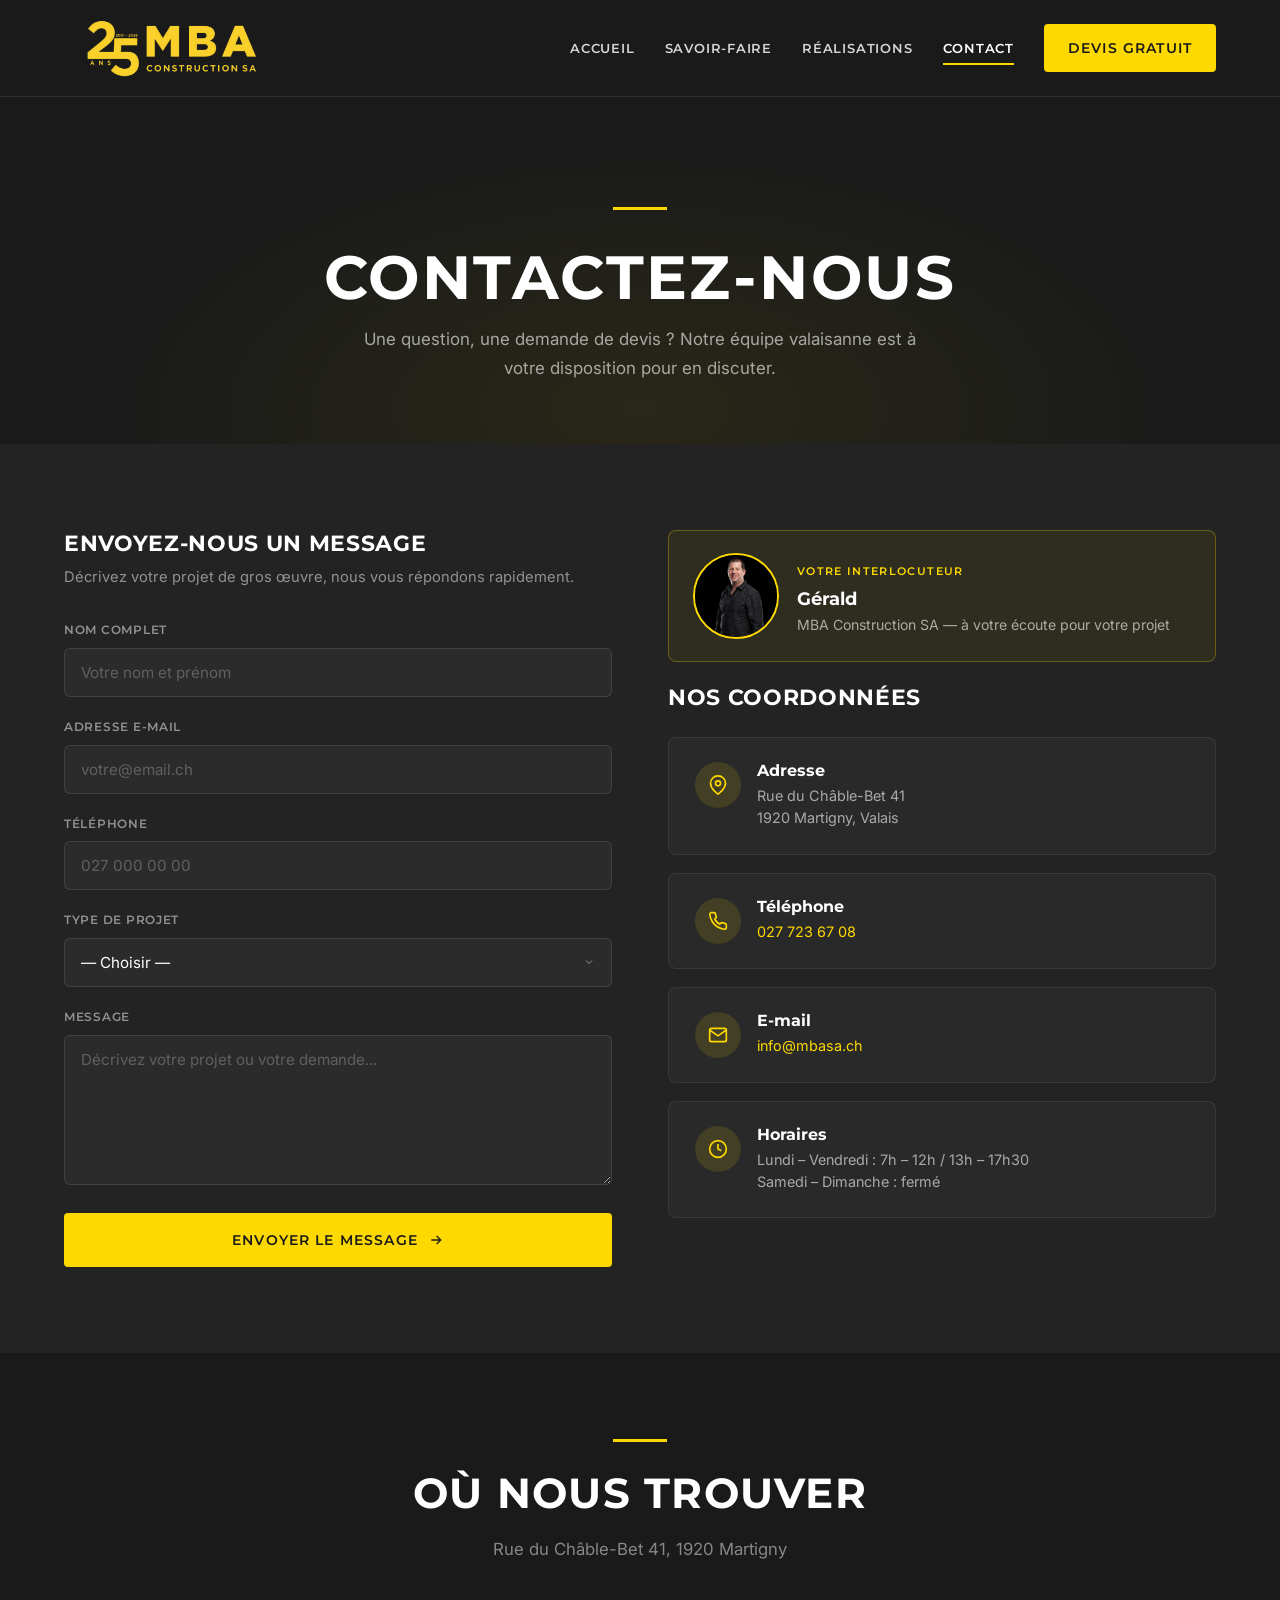
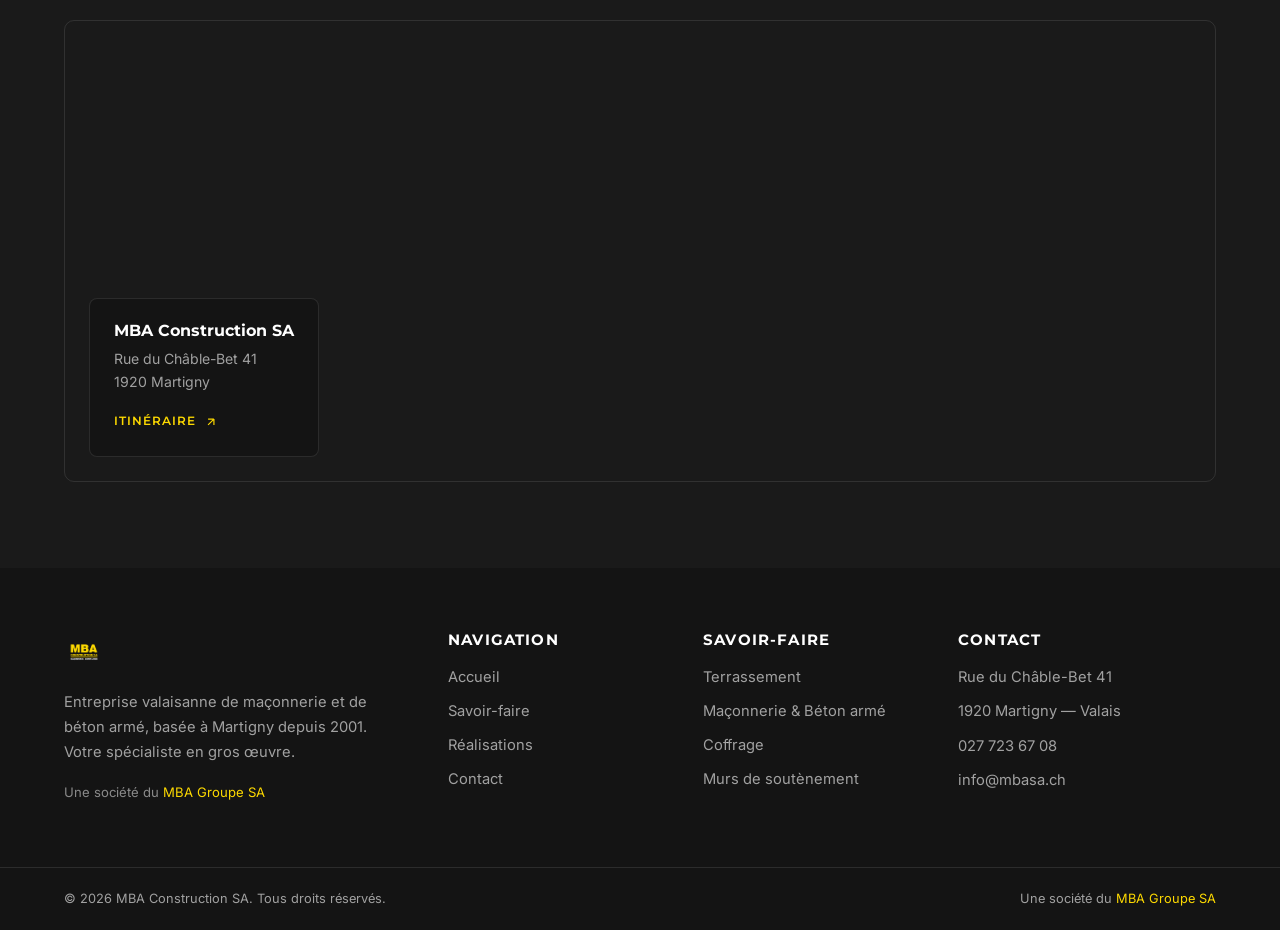
==== contact.html @ cda62c37 "Site MBA Construction SA — version initiale Site statique HTML/CSS/JS (Accueil, Savoir-faire, Réalis" ====
<!DOCTYPE html>
<html lang="fr">
<head>
  <meta charset="UTF-8">
  <meta name="viewport" content="width=device-width, initial-scale=1.0">
  <title>Contact — MBA Construction SA</title>
  <meta name="description" content="Contactez MBA Construction SA à Martigny pour vos projets de maçonnerie et de béton armé. Rue du Châble-Bet 41, 1920 Martigny — 027 723 67 08. Une société du MBA Groupe SA.">
  <link rel="icon" type="image/svg+xml" href="images/favicon.svg">
  <link rel="preconnect" href="https://fonts.googleapis.com">
  <link rel="preconnect" href="https://fonts.gstatic.com" crossorigin>
  <link href="https://fonts.googleapis.com/css2?family=Inter:wght@300;400;500;600&family=Montserrat:wght@500;600;700;800&display=swap" rel="stylesheet">
  <link rel="stylesheet" href="css/style.css">
  <style>
    /* —— Page contact (esprit MBA Groupe SA, ambiance béton) —— */
    .contact-hero { background: var(--black); text-align: center; position: relative; overflow: hidden;
      padding: clamp(70px,9vw,110px) 0 clamp(42px,5vw,62px); }
    .contact-hero::before { content: ''; position: absolute; inset: 0; pointer-events: none;
      background: radial-gradient(ellipse at 50% 90%, rgba(253,217,0,0.07) 0%, transparent 60%); }
    .contact-hero .container { position: relative; z-index: 1; }
    .contact-hero .accent-line { margin: 0 auto 1.4rem; }
    .contact-hero h1 { color: var(--white); }
    .contact-hero p { color: rgba(255,255,255,0.6); max-width: 560px; margin: 0.7rem auto 0; font-size: 1.06rem; }

    .contact-main { background: var(--concrete); padding: clamp(56px,7vw,86px) 0; }
    .contact-layout { display: grid; grid-template-columns: 1fr 1fr; gap: clamp(36px,5vw,56px); align-items: start; }

    .contact-form-section h2, .contact-info-section h2 { color: var(--white); font-size: 1.4rem; margin-bottom: 8px; }
    .contact-form-section .sub { color: rgba(255,255,255,0.5); font-size: 0.92rem; margin-bottom: 30px; }
    .contact-info-section h2 { margin-bottom: 26px; }

    .cform label { display: block; font-family: var(--font-heading); font-size: 0.76rem; font-weight: 600;
      text-transform: uppercase; letter-spacing: 0.06em; color: rgba(255,255,255,0.5); margin-bottom: 7px; }
    .cform input, .cform select, .cform textarea { width: 100%; padding: 14px 16px; margin-bottom: 20px;
      border: 1px solid rgba(255,255,255,0.1); border-radius: 6px; background: rgba(255,255,255,0.04);
      font-family: var(--font-body); font-size: 0.95rem; color: var(--white); transition: border-color .2s, background .2s; }
    .cform input::placeholder, .cform textarea::placeholder { color: rgba(255,255,255,0.25); }
    .cform input:focus, .cform select:focus, .cform textarea:focus { outline: none; border-color: var(--yellow); background: rgba(255,255,255,0.06); }
    .cform select { appearance: none; cursor: pointer;
      background-image: url("data:image/svg+xml,%3Csvg xmlns='http://www.w3.org/2000/svg' width='12' height='12' viewBox='0 0 24 24' fill='none' stroke='%23999' stroke-width='2'%3E%3Cpath d='M6 9l6 6 6-6'/%3E%3C/svg%3E");
      background-repeat: no-repeat; background-position: right 16px center; }
    .cform select option { background: #222; color: var(--white); }
    .cform textarea { min-height: 150px; resize: vertical; }
    .cform .btn { width: 100%; justify-content: center; padding: 16px; }
    .cform .btn[disabled] { opacity: 0.6; cursor: default; }
    .form-success { background: rgba(253,217,0,0.08); border: 1px solid rgba(253,217,0,0.32); border-radius: 8px; padding: 34px 30px; }
    .form-success h3 { color: var(--yellow); margin-bottom: 8px; }
    .form-success p { color: rgba(255,255,255,0.72); margin: 0; }

    .ci-person { display: flex; align-items: center; gap: 18px; padding: 22px 24px; margin-bottom: 22px;
      background: rgba(253,217,0,0.06); border: 1px solid rgba(253,217,0,0.28); border-radius: 8px; }
    .ci-person img { flex: none; width: 86px; height: 86px; border-radius: 50%; object-fit: cover; object-position: center 20%; border: 2px solid var(--yellow); }
    .ci-person__role { font-family: var(--font-heading); font-size: 0.7rem; font-weight: 600; text-transform: uppercase; letter-spacing: 0.12em; color: var(--yellow); }
    .ci-person h3 { color: var(--white); font-size: 1.15rem; margin: 5px 0 2px; }
    .ci-person p { color: rgba(255,255,255,0.6); font-size: 0.88rem; margin: 0; }

    .ci-card { display: flex; align-items: flex-start; gap: 16px; padding: 24px 26px; margin-bottom: 18px;
      background: rgba(255,255,255,0.03); border: 1px solid rgba(255,255,255,0.07); border-radius: 8px; transition: all var(--transition); }
    .ci-card:hover { border-color: rgba(253,217,0,0.45); background: rgba(255,255,255,0.05); }
    .ci-card__icon { flex: none; width: 46px; height: 46px; border-radius: 50%; background: rgba(253,217,0,0.12); display: grid; place-items: center; }
    .ci-card__icon svg { width: 20px; height: 20px; stroke: var(--yellow); }
    .ci-card h3 { font-size: 0.98rem; color: var(--white); margin-bottom: 4px; }
    .ci-card p { font-size: 0.9rem; color: rgba(255,255,255,0.6); line-height: 1.55; margin: 0; }
    .ci-card a { color: var(--yellow); }

    .contact-map-section { background: var(--black); padding: clamp(56px,7vw,86px) 0; }
    .contact-map-section .section-head { text-align: center; margin-left: auto; margin-right: auto; }
    .contact-map-section .accent-line { margin: 0 auto 1.2rem; }
    .contact-map-section h2 { color: var(--white); }
    .contact-map-wrap { position: relative; border-radius: 10px; overflow: hidden; border: 1px solid var(--concrete-line); }
    .contact-map-wrap iframe { display: block; width: 100%; height: 460px; border: 0; filter: grayscale(0.25) contrast(1.05); }
    .map-overlay-card { position: absolute; left: 24px; bottom: 24px; background: rgba(20,20,20,0.92);
      border: 1px solid var(--concrete-line); border-radius: 8px; padding: 22px 24px; max-width: 280px; backdrop-filter: blur(6px); }
    .map-overlay-card h3 { color: var(--white); font-size: 1rem; margin-bottom: 6px; }
    .map-overlay-card p { color: rgba(255,255,255,0.6); font-size: 0.88rem; margin: 0 0 12px; }
    .map-overlay-card a { display: inline-flex; align-items: center; gap: 8px; font-family: var(--font-heading);
      font-size: 0.76rem; font-weight: 600; text-transform: uppercase; letter-spacing: 0.08em; color: var(--yellow); }
    .map-overlay-card a svg { width: 14px; height: 14px; }

    @media (max-width: 820px) {
      .contact-layout { grid-template-columns: 1fr; gap: 40px; }
      .map-overlay-card { position: static; max-width: none; margin-top: -1px; border-radius: 0 0 10px 10px; }
    }
  </style>
</head>
<body>

  <header class="site-header">
    <div class="container">
      <a href="index.html" class="site-header__logo" aria-label="MBA Construction SA — Accueil"><img src="images/logo-25ans-mba.png" alt="MBA Construction SA"></a>
      <button class="menu-toggle" aria-label="Ouvrir le menu" aria-expanded="false"><span></span><span></span><span></span></button>
      <nav class="main-nav" aria-label="Navigation principale">
        <a href="index.html" class="nav-link">Accueil</a>
        <a href="savoir-faire.html" class="nav-link">Savoir-faire</a>
        <a href="realisations.html" class="nav-link">Réalisations</a>
        <a href="contact.html" class="nav-link active">Contact</a>
        <a href="contact.html" class="btn btn-primary nav-cta">Devis gratuit</a>
      </nav>
    </div>
  </header>

  <main>
    <!-- Hero -->
    <section class="contact-hero">
      <div class="container">
        <span class="accent-line"></span>
        <h1>Contactez-nous</h1>
        <p>Une question, une demande de devis ? Notre équipe valaisanne est à votre disposition pour en discuter.</p>
      </div>
    </section>

    <!-- Formulaire + coordonnées -->
    <section class="contact-main">
      <div class="container">
        <div class="contact-layout">

          <!-- Formulaire -->
          <div class="contact-form-section reveal">
            <h2>Envoyez-nous un message</h2>
            <p class="sub">Décrivez votre projet de gros œuvre, nous vous répondons rapidement.</p>
            <form class="cform" action="https://hook.eu2.make.com/gbvc86p2d815wjj6yxqdieecn2ij933k" method="POST">
              <input type="hidden" name="company" value="mba-construction">

              <label for="name">Nom complet</label>
              <input type="text" id="name" name="name" placeholder="Votre nom et prénom" required>

              <label for="email">Adresse e-mail</label>
              <input type="email" id="email" name="email" placeholder="votre@email.ch" required>

              <label for="phone">Téléphone</label>
              <input type="tel" id="phone" name="phone" placeholder="027 000 00 00">

              <label for="subject">Type de projet</label>
              <select id="subject" name="subject">
                <option value="">— Choisir —</option>
                <option value="Terrassement">Terrassement</option>
                <option value="Maçonnerie & Béton armé">Maçonnerie &amp; Béton armé</option>
                <option value="Coffrage">Coffrage</option>
                <option value="Murs de soutènement">Murs de soutènement</option>
                <option value="Autre">Autre</option>
              </select>

              <label for="message">Message</label>
              <textarea id="message" name="message" placeholder="Décrivez votre projet ou votre demande..." required></textarea>

              <button type="submit" class="btn btn-primary">Envoyer le message
                <svg viewBox="0 0 24 24" fill="none" stroke="currentColor" stroke-width="2"><path d="M5 12h14M13 6l6 6-6 6"/></svg></button>
            </form>
          </div>

          <!-- Coordonnées -->
          <div class="contact-info-section reveal">
            <div class="ci-person">
              <img src="images/gerald.jpg" alt="Gérald — MBA Construction SA">
              <div>
                <span class="ci-person__role">Votre interlocuteur</span>
                <h3>Gérald</h3>
                <p>MBA Construction SA — à votre écoute pour votre projet</p>
              </div>
            </div>
            <h2>Nos coordonnées</h2>

            <div class="ci-card">
              <div class="ci-card__icon"><svg viewBox="0 0 24 24" fill="none" stroke-width="2"><path d="M21 10c0 7-9 13-9 13s-9-6-9-13a9 9 0 0 1 18 0z"/><circle cx="12" cy="10" r="3"/></svg></div>
              <div><h3>Adresse</h3><p>Rue du Châble-Bet 41<br>1920 Martigny, Valais</p></div>
            </div>

            <div class="ci-card">
              <div class="ci-card__icon"><svg viewBox="0 0 24 24" fill="none" stroke-width="2"><path d="M22 16.92v3a2 2 0 01-2.18 2 19.79 19.79 0 01-8.63-3.07 19.5 19.5 0 01-6-6 19.79 19.79 0 01-3.07-8.67A2 2 0 014.11 2h3a2 2 0 012 1.72c.12.96.36 1.9.7 2.81a2 2 0 01-.45 2.11L8.09 9.91a16 16 0 006 6l1.27-1.27a2 2 0 012.11-.45c.91.34 1.85.58 2.81.7A2 2 0 0122 16.92z"/></svg></div>
              <div><h3>Téléphone</h3><p><a href="tel:+41277236708">027 723 67 08</a></p></div>
            </div>

            <div class="ci-card">
              <div class="ci-card__icon"><svg viewBox="0 0 24 24" fill="none" stroke-width="2"><path d="M4 4h16c1.1 0 2 .9 2 2v12c0 1.1-.9 2-2 2H4c-1.1 0-2-.9-2-2V6c0-1.1.9-2 2-2z"/><polyline points="22,6 12,13 2,6"/></svg></div>
              <div><h3>E-mail</h3><p><a href="mailto:info@mbasa.ch">info@mbasa.ch</a></p></div>
            </div>

            <div class="ci-card">
              <div class="ci-card__icon"><svg viewBox="0 0 24 24" fill="none" stroke-width="2"><circle cx="12" cy="12" r="10"/><polyline points="12 6 12 12 16 14"/></svg></div>
              <div><h3>Horaires</h3><p>Lundi – Vendredi : 7h – 12h / 13h – 17h30<br>Samedi – Dimanche : fermé</p></div>
            </div>
          </div>

        </div>
      </div>
    </section>

    <!-- Carte -->
    <section class="contact-map-section">
      <div class="container">
        <div class="section-head reveal">
          <span class="accent-line"></span>
          <h2>Où nous trouver</h2>
          <p class="section-head__sub">Rue du Châble-Bet 41, 1920 Martigny</p>
        </div>
        <div class="contact-map-wrap reveal">
          <iframe title="Carte — MBA Construction SA, Martigny"
            src="https://www.google.com/maps?q=Rue+du+Ch%C3%A2ble-Bet+41,+1920+Martigny&output=embed"
            loading="lazy" referrerpolicy="no-referrer-when-downgrade"></iframe>
          <div class="map-overlay-card">
            <h3>MBA Construction SA</h3>
            <p>Rue du Châble-Bet 41<br>1920 Martigny</p>
            <a href="https://maps.google.com/?q=Rue+du+Châble-Bet+41,+1920+Martigny" target="_blank" rel="noopener">
              Itinéraire <svg viewBox="0 0 24 24" fill="none" stroke="currentColor" stroke-width="2"><path d="M7 17L17 7M17 7H7M17 7v10"/></svg>
            </a>
          </div>
        </div>
      </div>
    </section>
  </main>

  <footer class="site-footer">
    <div class="container">
      <div class="footer-grid">
        <div class="footer-brand">
          <img src="images/logo-mba-construction.png" alt="MBA Construction SA">
          <p>Entreprise valaisanne de maçonnerie et de béton armé, basée à Martigny depuis 2001. Votre spécialiste en gros œuvre.</p>
          <p class="endorse">Une société du <a href="https://www.mba-groupe.ch/" target="_blank" rel="noopener">MBA Groupe SA</a></p>
        </div>
        <div><h4>Navigation</h4><ul>
          <li><a href="index.html">Accueil</a></li>
          <li><a href="savoir-faire.html">Savoir-faire</a></li>
          <li><a href="realisations.html">Réalisations</a></li>
          <li><a href="contact.html">Contact</a></li>
        </ul></div>
        <div><h4>Savoir-faire</h4><ul>
          <li><a href="savoir-faire.html#terrassement">Terrassement</a></li>
          <li><a href="savoir-faire.html#maconnerie">Maçonnerie & Béton armé</a></li>
          <li><a href="savoir-faire.html#coffrage">Coffrage</a></li>
          <li><a href="savoir-faire.html#soutenement">Murs de soutènement</a></li>
        </ul></div>
        <div><h4>Contact</h4><ul>
          <li>Rue du Châble-Bet 41</li>
          <li>1920 Martigny — Valais</li>
          <li style="margin-top:10px;"><a href="tel:+41277236708">027 723 67 08</a></li>
          <li><a href="mailto:info@mbasa.ch">info@mbasa.ch</a></li>
        </ul></div>
      </div>
    </div>
    <div class="footer-bottom">
      <div class="container">
        <span>&copy; <span id="year">2026</span> MBA Construction SA. Tous droits réservés.</span>
        <span>Une société du <a href="https://www.mba-groupe.ch/" target="_blank" rel="noopener" style="color:var(--yellow)">MBA Groupe SA</a></span>
      </div>
    </div>
  </footer>

  <script src="js/main.js"></script>
  <script>
  (function () {
    var form = document.querySelector('.cform');
    if (!form) return;
    var btn = form.querySelector('button[type="submit"]');
    form.addEventListener('submit', function (e) {
      e.preventDefault();
      var data = new FormData(form);
      var original = btn.innerHTML;
      btn.disabled = true;
      btn.textContent = 'Envoi en cours…';
      fetch(form.action, { method: 'POST', body: data, mode: 'no-cors' })
        .then(function () {
          form.innerHTML = '<div class="form-success"><h3>Merci !</h3><p>Votre demande a bien été envoyée. Notre équipe vous répondra dans les meilleurs délais.</p></div>';
        })
        .catch(function () {
          btn.disabled = false;
          btn.innerHTML = original;
          alert('Une erreur est survenue lors de l\'envoi. Merci de réessayer ou de nous appeler au 027 723 67 08.');
        });
    });
  })();
  </script>
</body>
</html>
---- css/style.css ----
/* =================================================================
   MBA CONSTRUCTION SA — Site web
   Base de marque réutilisable pour les sociétés du MBA Groupe SA.

   SIGNATURE DU GROUPE (constante, non négociable) — tokens repris du
   site groupe : Montserrat (titres) + Inter (corps), jaune #FDD900,
   noir #1a1a1a, gris, ors, boutons anguleux, trait d'accent jaune,
   bandeau chiffres jaune, endossement « Une société du MBA Groupe SA ».

   PERSONNALITÉ CONSTRUCTION (différenciation autorisée) :
   dominante sombre « béton » + jaune. Le jaune et les polices du
   groupe restent toujours présents.
   ================================================================= */

/* ---------- Reset ---------- */
*, *::before, *::after { margin: 0; padding: 0; box-sizing: border-box; }

:root {
  /* —— Signature groupe (source de vérité, ne pas modifier) —— */
  --yellow:      #FDD900;
  --black:       #1a1a1a;
  --gray-dark:   #606060;
  --gray-metal:  #87878A;
  --gray-light:  #F5F5F5;
  --white:       #FFFFFF;
  --gold-dark:   #9B7B18;
  --gold-mid:    #B68B3C;
  --gold-light:  #F2DD83;
  --font-heading: 'Montserrat', sans-serif;
  --font-body:    'Inter', 'Open Sans', sans-serif;
  --max-width: 1200px;
  --transition: 0.3s ease;

  /* —— Ambiance propre à Construction (« béton ») —— */
  --concrete:    #232323;   /* gris béton foncé */
  --concrete-2:  #2c2c2c;
  --concrete-line: rgba(255,255,255,0.10);
}

html { scroll-behavior: smooth; font-size: 16px; -webkit-font-smoothing: antialiased; }
body {
  font-family: var(--font-body);
  color: var(--gray-dark);
  line-height: 1.7;
  background: var(--white);
  overflow-x: hidden;
}
img { max-width: 100%; height: auto; display: block; }
a { color: inherit; text-decoration: none; transition: color var(--transition); }
ul { list-style: none; }

/* ---------- Typographie ---------- */
h1, h2, h3, h4, h5, h6 { font-family: var(--font-heading); color: var(--black); line-height: 1.2; font-weight: 700; }
h1 { font-size: clamp(2.2rem, 5vw, 3.8rem); text-transform: uppercase; letter-spacing: 0.04em; }
h2 { font-size: clamp(1.6rem, 3.5vw, 2.6rem); text-transform: uppercase; letter-spacing: 0.03em; margin-bottom: 1rem; }
h3 { font-size: clamp(1.2rem, 2vw, 1.5rem); margin-bottom: 0.75rem; }
p  { margin-bottom: 1rem; }

/* ---------- Utilitaires ---------- */
.container { width: 90%; max-width: var(--max-width); margin: 0 auto; }
.section { padding: clamp(64px, 9vw, 100px) 0; }
.section--gray { background: var(--gray-light); }
.section--dark { background: var(--black); color: rgba(255,255,255,0.78); }
.section--concrete { background: var(--concrete); color: rgba(255,255,255,0.78); }
.section--dark h1, .section--dark h2, .section--dark h3,
.section--concrete h1, .section--concrete h2, .section--concrete h3 { color: var(--white); }
.sr-only { position: absolute; width: 1px; height: 1px; padding: 0; margin: -1px; overflow: hidden; clip: rect(0,0,0,0); border: 0; }

/* Trait d'accent jaune (signature groupe) */
.accent-line { display: inline-block; width: 54px; height: 3px; background: var(--yellow); margin-bottom: 1.4rem; }

.section-head { margin-bottom: clamp(36px, 5vw, 56px); max-width: 760px; }
.section-head--center { margin-left: auto; margin-right: auto; text-align: center; }
.section-head__sub { font-size: 1.05rem; color: var(--gray-metal); margin-top: 0.4rem; }
.section--dark .section-head__sub, .section--concrete .section-head__sub { color: rgba(255,255,255,0.6); }

/* ---------- Boutons (signature groupe) ---------- */
.btn {
  display: inline-flex; align-items: center; gap: 10px;
  padding: 14px 34px; font-family: var(--font-heading); font-size: 0.9rem; font-weight: 600;
  text-transform: uppercase; letter-spacing: 0.08em; border: 2px solid transparent;
  border-radius: 4px; cursor: pointer; transition: all var(--transition);
}
.btn svg { width: 16px; height: 16px; transition: transform var(--transition); }
.btn:hover svg { transform: translateX(4px); }
.btn-primary { background: var(--yellow); color: var(--black); border-color: var(--yellow); }
.btn-primary:hover { background: var(--gold-mid); border-color: var(--gold-mid); color: var(--white); transform: translateY(-2px); box-shadow: 0 6px 20px rgba(182,139,60,0.32); }
.btn-outline { background: transparent; color: var(--white); border-color: rgba(255,255,255,0.55); }
.btn-outline:hover { background: var(--white); color: var(--black); border-color: var(--white); transform: translateY(-2px); }
.btn-dark { background: var(--black); color: var(--white); border-color: var(--black); }
.btn-dark:hover { background: var(--gold-mid); border-color: var(--gold-mid); transform: translateY(-2px); }

/* ---------- Header (ambiance béton : sombre) ---------- */
.site-header { position: sticky; top: 0; z-index: 1002; background: var(--black); border-bottom: 1px solid var(--concrete-line); transition: box-shadow var(--transition); }
.site-header.is-scrolled { box-shadow: 0 8px 30px rgba(0,0,0,0.4); }
.site-header .container { display: flex; align-items: center; justify-content: space-between; height: 96px; }
/* Logo « 25 ans » : on masque ses marges transparentes pour l'afficher en grand */
.site-header__logo { display: inline-flex; align-items: center; height: 72px; overflow: hidden; background: none; padding: 0; }
.site-header__logo img { height: 216px; width: auto; margin: -72px 0; background: none; }
.main-nav { display: flex; align-items: center; gap: 30px; }
.nav-link { font-family: var(--font-heading); font-size: 0.82rem; font-weight: 600; text-transform: uppercase; letter-spacing: 0.06em; color: rgba(255,255,255,0.82); position: relative; padding: 6px 0; }
.nav-link:hover, .nav-link.active { color: var(--white); }
.nav-link::after { content: ''; position: absolute; left: 0; bottom: 0; width: 0; height: 2px; background: var(--yellow); transition: width var(--transition); }
.nav-link:hover::after, .nav-link.active::after { width: 100%; }
.nav-cta { padding: 10px 22px; }
.menu-toggle { display: none; flex-direction: column; gap: 5px; background: none; border: 0; cursor: pointer; padding: 8px; z-index: 1001; }
.menu-toggle span { width: 26px; height: 2px; background: var(--white); transition: var(--transition); }

/* ---------- Hero plein cadre ---------- */
.hero { position: relative; min-height: 88vh; display: flex; align-items: center; background: var(--black); overflow: hidden; }
.hero__media { position: absolute; inset: 0; }
.hero__media img { width: 100%; height: 100%; object-fit: cover; }
.hero__media::after { content: ''; position: absolute; inset: 0;
  background: linear-gradient(90deg, rgba(15,15,15,0.92) 0%, rgba(15,15,15,0.72) 42%, rgba(15,15,15,0.32) 100%); }
.hero__inner { position: relative; z-index: 2; padding: 120px 0; }
.hero__tagline { font-family: var(--font-body); font-size: 0.78rem; font-weight: 600; text-transform: uppercase; letter-spacing: 0.22em; color: var(--yellow); margin-bottom: 1.2rem; }
.hero h1 { color: var(--white); max-width: 16ch; margin-bottom: 1.4rem; }
.hero h1 .hl { color: var(--yellow); }
.hero__desc { font-size: 1.12rem; color: rgba(255,255,255,0.82); max-width: 52ch; margin-bottom: 2.2rem; }
.hero__cta { display: flex; gap: 14px; flex-wrap: wrap; }
.hero__scroll { position: absolute; bottom: 26px; left: 50%; transform: translateX(-50%); z-index: 2; color: rgba(255,255,255,0.5); font-family: var(--font-heading); font-size: 0.68rem; text-transform: uppercase; letter-spacing: 0.2em; display: flex; flex-direction: column; align-items: center; gap: 8px; }
.hero__scroll span { width: 1px; height: 34px; background: rgba(255,255,255,0.4); }

/* Hero secondaire (pages internes) */
.page-hero { background: var(--black); color: var(--white); position: relative; padding: clamp(80px,11vw,130px) 0 clamp(50px,7vw,80px); overflow: hidden; }
.page-hero__media { position: absolute; inset: 0; opacity: 0.28; }
.page-hero__media img { width: 100%; height: 100%; object-fit: cover; }
.page-hero .container { position: relative; z-index: 2; }
.page-hero h1 { color: var(--white); }
.page-hero p { color: rgba(255,255,255,0.7); max-width: 56ch; font-size: 1.08rem; margin-top: 0.6rem; }

/* ---------- Bandeau chiffres-clés (signature groupe — fond jaune) ---------- */
.stats-band { background: var(--yellow); }
.stats-band__grid { display: grid; grid-template-columns: repeat(4, 1fr); }
.stats-band__item { padding: clamp(34px,5vw,52px) 22px; text-align: center; position: relative; }
.stats-band__item + .stats-band__item::before { content: ''; position: absolute; left: 0; top: 26%; bottom: 26%; width: 1px; background: rgba(0,0,0,0.16); }
.stats-band__num { font-family: var(--font-heading); font-weight: 800; font-size: clamp(2.1rem, 4.4vw, 3.2rem); color: var(--black); line-height: 1; }
.stats-band__label { font-size: 0.82rem; font-weight: 500; text-transform: uppercase; letter-spacing: 0.05em; color: rgba(0,0,0,0.62); margin-top: 8px; }

/* ---------- Intro / À propos ---------- */
.split { display: grid; grid-template-columns: 1fr 1fr; gap: clamp(36px, 6vw, 72px); align-items: center; }
.split__media { position: relative; }
.split__media img { width: 100%; aspect-ratio: 4/3; object-fit: cover; border-radius: 4px; }
.split__media::after { content: ''; position: absolute; right: -14px; bottom: -14px; width: 96px; height: 96px; border-right: 4px solid var(--yellow); border-bottom: 4px solid var(--yellow); }
.split__text p { color: rgba(255,255,255,0.74); font-size: 1.05rem; }
.section:not(.section--dark):not(.section--concrete) .split__text p { color: var(--gray-dark); }
.pill-values { display: flex; flex-wrap: wrap; gap: 12px; margin-top: 26px; }
.pill-values li { font-family: var(--font-heading); font-size: 0.8rem; font-weight: 600; text-transform: uppercase; letter-spacing: 0.05em; padding: 9px 16px; border: 1px solid var(--concrete-line); border-radius: 40px; color: var(--white); }
.pill-values li b { color: var(--yellow); }

/* ---------- Savoir-faire (cartes béton) ---------- */
.cards { display: grid; grid-template-columns: repeat(auto-fit, minmax(280px,1fr)); gap: 22px; }
.card {
  background: var(--concrete-2); border: 1px solid var(--concrete-line); border-radius: 6px;
  padding: 36px 30px; position: relative; overflow: hidden; transition: transform var(--transition), border-color var(--transition);
  display: flex; flex-direction: column;
}
.card::before { content: ''; position: absolute; top: 0; left: 0; right: 0; height: 3px; background: var(--yellow); transform: scaleX(0); transform-origin: left; transition: transform var(--transition); }
.card:hover { transform: translateY(-5px); border-color: rgba(253,217,0,0.35); }
.card:hover::before { transform: scaleX(1); }
.card__icon { width: 52px; height: 52px; border-radius: 6px; background: rgba(253,217,0,0.12); display: grid; place-items: center; margin-bottom: 22px; }
.card__icon svg { width: 26px; height: 26px; stroke: var(--yellow); }
.card h3 { color: var(--white); text-transform: uppercase; letter-spacing: 0.02em; font-size: 1.1rem; }
.card p { color: rgba(255,255,255,0.6); font-size: 0.95rem; flex: 1; }
.card__link { margin-top: 16px; font-family: var(--font-heading); font-size: 0.78rem; font-weight: 600; text-transform: uppercase; letter-spacing: 0.08em; color: var(--yellow); display: inline-flex; align-items: center; gap: 8px; }
.card__link svg { width: 15px; height: 15px; transition: transform var(--transition); }
.card:hover .card__link svg { transform: translateX(4px); }

/* ---------- Savoir-faire détaillé (rangées alternées) ---------- */
.feature { padding: clamp(56px,8vw,96px) 0; border-bottom: 1px solid rgba(0,0,0,0.08); }
.feature:nth-child(even) { background: var(--gray-light); }
.feature .split__text p { color: var(--gray-dark); }
.feature:nth-child(even) .split__media { order: -1; }
.feature__num { font-family: var(--font-heading); font-weight: 800; font-size: 2.6rem; color: var(--gold-mid); line-height: 1; }
.ticks { margin-top: 22px; }
.ticks li { display: flex; gap: 12px; align-items: flex-start; margin-bottom: 11px; font-size: 0.98rem; color: var(--gray-dark); }
.ticks li::before { content: ''; flex: none; width: 18px; height: 18px; margin-top: 4px; background: var(--yellow); clip-path: polygon(43% 73%,12% 45%,0 57%,43% 97%,100% 17%,87% 6%); }

/* ---------- Galerie réalisations ---------- */
.gallery { display: grid; grid-template-columns: repeat(12, 1fr); gap: 24px; }
.gallery figure { position: relative; overflow: hidden; border-radius: 4px; margin: 0; }
.gallery img { width: 100%; height: 100%; object-fit: cover; transition: transform 0.7s var(--transition); }
.gallery figure:hover img { transform: scale(1.06); }
.gallery figcaption { position: absolute; left: 0; right: 0; bottom: 0; padding: 20px 16px 14px; color: var(--white);
  font-family: var(--font-heading); font-weight: 600; text-transform: uppercase; letter-spacing: 0.04em; font-size: 0.88rem;
  background: linear-gradient(to top, rgba(0,0,0,0.82), transparent); }
.gallery figcaption b { display: block; color: var(--yellow); font-size: 0.66rem; letter-spacing: 0.16em; margin-bottom: 4px; }
.g-a { grid-column: span 7; aspect-ratio: 16/11; }
.g-b { grid-column: span 5; aspect-ratio: 4/3; }
.g-c { grid-column: span 4; aspect-ratio: 1/1; }
.g-w { grid-column: span 12; aspect-ratio: 24/7; }

/* Galerie uniforme (page Réalisations) : vignettes de même format, sans trous */
.gallery--grid { grid-template-columns: repeat(3, 1fr); }
.gallery--grid figure { grid-column: span 1 !important; aspect-ratio: 4/3 !important; }

/* Mosaïque d'accueil : tuile-bouton intégrée dans l'espace libre (sous « Fondations ») */
.gallery--home { grid-auto-rows: clamp(155px, 18.5vw, 215px); }
.gallery--home figure { aspect-ratio: auto; }
.gallery--home .g-a { grid-column: span 7; grid-row: span 2; }
.gallery--home .g-b { grid-column: span 5; }
.gallery--home .gallery-cta { grid-column: span 5; }
.gallery--home .g-c { grid-column: span 4; }
.gallery-cta {
  display: flex; flex-direction: column; justify-content: center; gap: 12px;
  background: var(--yellow); color: var(--black); border-radius: 4px; padding: 30px 34px;
  transition: background var(--transition), transform var(--transition), box-shadow var(--transition);
}
.gallery-cta:hover { background: var(--gold-mid); color: var(--white); transform: translateY(-4px); box-shadow: 0 14px 34px rgba(182,139,60,0.3); }
.gallery-cta__k { font-family: var(--font-heading); font-size: 0.72rem; font-weight: 700; text-transform: uppercase; letter-spacing: 0.16em; opacity: 0.7; }
.gallery-cta h3 { color: inherit; margin: 0; font-size: clamp(1.2rem, 1.7vw, 1.6rem); text-transform: uppercase; letter-spacing: 0.02em; }
.gallery-cta__more { display: inline-flex; align-items: center; gap: 10px; font-family: var(--font-heading); font-size: 0.8rem; font-weight: 600; text-transform: uppercase; letter-spacing: 0.08em; }
.gallery-cta__more svg { width: 18px; height: 18px; transition: transform var(--transition); }
.gallery-cta:hover .gallery-cta__more svg { transform: translateX(5px); }

/* ---------- Endossement « Le Groupe MBA » (sociétés sœurs) ---------- */
.group { background: var(--black); color: var(--white); }
.group h2 { color: var(--white); }
.group__list { display: grid; grid-template-columns: repeat(4, 1fr); gap: 20px; align-items: stretch; }
.group__item { display: flex; flex-direction: column; background: var(--white); border: 1px solid #ececec; border-radius: 8px; padding: 26px 24px; position: relative; overflow: hidden; transition: transform var(--transition), box-shadow var(--transition); height: 100%; }
.group__item::before { content: ''; position: absolute; top: 0; left: 0; right: 0; height: 3px; background: var(--yellow); transform: scaleX(0); transform-origin: left; transition: transform var(--transition); }
.group__item:hover { transform: translateY(-5px); box-shadow: 0 16px 40px rgba(0,0,0,0.22); }
.group__item:hover::before { transform: scaleX(1); }
.group__item h3 { font-size: 1.02rem; color: var(--black); margin: 0 0 6px; }
.group__item > span { font-size: 0.86rem; color: var(--gray-metal); line-height: 1.5; }
.group__item .arr { margin-top: auto; padding-top: 16px; font-family: var(--font-heading); font-weight: 600; font-size: 0.74rem; text-transform: uppercase; letter-spacing: 0.1em; color: var(--gold-mid); }

/* Logos des sociétés (transparents, sans fond) — zone de hauteur fixe pour aligner */
.glogo { height: 50px; width: auto; max-width: 100%; object-fit: contain; object-position: left center; align-self: flex-start; margin-bottom: 18px; }

/* Carte du groupe mise en avant : pleine largeur, horizontale */
.group__item--main { grid-column: 1 / -1; flex-direction: row; align-items: center; gap: 28px; padding: 26px 32px; }
.group__item--main .glogo { height: 50px; max-width: 240px; margin: 0; flex: none; align-self: center; }
.group__item--main .gmain-text { flex: 1; display: flex; flex-direction: column; gap: 3px; }
.group__item--main .gmain-text h3 { font-size: 1.35rem; margin: 0; }
.group__item--main .gmain-text span { font-size: 0.92rem; color: var(--gray-metal); }
.group__item--main .arr { margin: 0; padding: 0; white-space: nowrap; }

@media (max-width: 900px) { .group__list { grid-template-columns: repeat(2, 1fr); } }
@media (max-width: 560px) {
  .group__list { grid-template-columns: 1fr; }
  .group__item--main { flex-direction: column; align-items: flex-start; gap: 16px; }
  .group__item--main .glogo { align-self: flex-start; }
  .group__item--main .arr { margin-top: 4px; }
}

/* ---------- CTA ---------- */
.cta { background: var(--yellow); }
.cta .container { display: flex; align-items: center; justify-content: space-between; gap: 36px; flex-wrap: wrap; padding: clamp(48px,6vw,72px) 0; }
.cta h2 { color: var(--black); margin: 0; }
.cta p { color: rgba(0,0,0,0.7); margin: 8px 0 0; max-width: 44ch; }

/* ---------- Contact ---------- */
.info-grid { display: grid; grid-template-columns: repeat(4,1fr); border: 1px solid rgba(0,0,0,0.1); }
.info-grid__item { padding: 28px 24px; border-right: 1px solid rgba(0,0,0,0.1); }
.info-grid__item:last-child { border-right: 0; }
.info-grid__item h3 { font-size: 0.92rem; letter-spacing: 0.06em; margin-bottom: 10px; }
.info-grid__item p, .info-grid__item a { color: var(--gray-dark); font-size: 0.96rem; display: block; }
.info-grid__item a:hover { color: var(--gold-mid); }
.contact-grid { display: grid; grid-template-columns: 1fr 1fr; gap: clamp(32px,5vw,60px); align-items: stretch; }
.contact-grid__media img { width: 100%; height: 100%; object-fit: cover; min-height: 420px; border-radius: 4px; }
.form label { display: block; font-family: var(--font-heading); font-weight: 600; text-transform: uppercase; letter-spacing: 0.06em; font-size: 0.76rem; color: var(--black); margin: 16px 0 7px; }
.form input, .form textarea { width: 100%; padding: 13px 15px; border: 1px solid #d8d8d8; border-radius: 4px; font-family: var(--font-body); font-size: 1rem; color: var(--black); background: var(--white); }
.form input:focus, .form textarea:focus { outline: none; border-color: var(--yellow); box-shadow: 0 0 0 3px rgba(253,217,0,0.25); }
.form textarea { min-height: 140px; resize: vertical; }
.form .btn { margin-top: 22px; }

/* ---------- Footer ---------- */
.site-footer { background: #141414; color: rgba(255,255,255,0.6); padding-top: 64px; }
.footer-grid { display: grid; grid-template-columns: 1.6fr 1fr 1fr 1.2fr; gap: 40px; padding-bottom: 48px; }
.footer-brand img { height: 40px; margin-bottom: 18px; }
.footer-brand p { font-size: 0.92rem; max-width: 34ch; }
.footer-brand .endorse { margin-top: 14px; font-size: 0.82rem; color: rgba(255,255,255,0.5); }
.footer-brand .endorse a { color: var(--yellow); }
.site-footer h4 { color: var(--white); font-size: 0.92rem; letter-spacing: 0.08em; text-transform: uppercase; margin-bottom: 16px; }
.site-footer ul li { margin-bottom: 9px; font-size: 0.92rem; }
.site-footer ul a:hover { color: var(--yellow); }
.footer-bottom { border-top: 1px solid var(--concrete-line); padding: 20px 0; font-size: 0.8rem; }
.footer-bottom .container { display: flex; justify-content: space-between; flex-wrap: wrap; gap: 10px; }

/* ---------- Reveal ---------- */
.reveal { opacity: 0; transform: translateY(26px); transition: opacity 0.7s var(--transition), transform 0.7s var(--transition); }
.reveal.in { opacity: 1; transform: none; }

/* ---------- Responsive ---------- */
@media (max-width: 960px) {
  .footer-grid { grid-template-columns: 1fr 1fr; }
  .split { grid-template-columns: 1fr; }
  .feature:nth-child(even) .split__media { order: 0; }
  .contact-grid { grid-template-columns: 1fr; }
}
/* Navigation : menu hamburger dès l'iPad (≤1024) pour éviter tout débordement */
@media (max-width: 1024px) {
  .menu-toggle { display: flex; }
  .main-nav { position: fixed; inset: 0 0 0 auto; width: min(82vw, 320px); background: var(--black); flex-direction: column; align-items: flex-start; justify-content: center; gap: 26px; padding: 40px; transform: translateX(100%); transition: transform var(--transition); border-left: 1px solid var(--concrete-line); z-index: 1001; overflow-y: auto; }
  .main-nav.open { transform: none; }
  .nav-link { font-size: 1.05rem; }
}
@media (max-width: 820px) {
  .stats-band__grid { grid-template-columns: repeat(2,1fr); }
  .stats-band__item:nth-child(3)::before, .stats-band__item:nth-child(2)::before { content: none; }
  .gallery > figure { grid-column: span 12 !important; aspect-ratio: 16/10 !important; }
  .gallery--home { grid-auto-rows: auto; }
  .gallery--home .g-a, .gallery--home .g-b, .gallery--home .g-c { grid-column: span 12 !important; grid-row: auto !important; aspect-ratio: 16/10 !important; }
  .gallery--home .gallery-cta { grid-column: span 12 !important; grid-row: auto !important; padding: 30px; }
  .gallery--grid { grid-template-columns: repeat(2, 1fr); }
  .gallery--grid figure { grid-column: span 1 !important; aspect-ratio: 4/3 !important; }
  .info-grid { grid-template-columns: 1fr 1fr; }
  .info-grid__item:nth-child(2) { border-right: 0; }
  .info-grid__item { border-bottom: 1px solid rgba(0,0,0,0.1); }
}
@media (max-width: 480px) {
  .stats-band__grid { grid-template-columns: 1fr; }
  .stats-band__item + .stats-band__item::before { content: none; }
  .footer-grid { grid-template-columns: 1fr; }
  .info-grid { grid-template-columns: 1fr; }
}

/* ---------- Lightbox (visionneuse galerie) ---------- */
.gallery figure { cursor: zoom-in; }
.lightbox { position: fixed; inset: 0; z-index: 2000; display: none; align-items: center; justify-content: center; background: rgba(8,8,8,0.94); padding: 40px; }
.lightbox.open { display: flex; }
.lightbox__stage { margin: 0; display: flex; flex-direction: column; align-items: center; max-width: 92vw; }
.lightbox__img { max-width: 90vw; max-height: 80vh; width: auto; height: auto; object-fit: contain; border: 3px solid var(--yellow); border-radius: 2px; box-shadow: 0 30px 80px rgba(0,0,0,0.6); }
.lightbox__cap { margin-top: 16px; color: var(--white); font-family: var(--font-heading); font-weight: 600; text-transform: uppercase; letter-spacing: 0.04em; font-size: 0.92rem; text-align: center; }
.lightbox__cap b { display: block; color: var(--yellow); font-size: 0.68rem; letter-spacing: 0.16em; margin-bottom: 5px; }
.lightbox__close { position: absolute; top: 22px; right: 26px; width: 46px; height: 46px; border-radius: 50%; background: rgba(255,255,255,0.08); border: 1px solid rgba(255,255,255,0.22); color: var(--white); font-size: 1.7rem; line-height: 1; cursor: pointer; transition: all var(--transition); }
.lightbox__close:hover { background: var(--yellow); color: var(--black); border-color: var(--yellow); }
.lightbox__nav { position: absolute; top: 50%; transform: translateY(-50%); width: 54px; height: 54px; border-radius: 50%; background: rgba(255,255,255,0.08); border: 1px solid rgba(255,255,255,0.22); color: var(--white); cursor: pointer; display: grid; place-items: center; transition: all var(--transition); }
.lightbox__nav svg { width: 24px; height: 24px; }
.lightbox__nav:hover { background: var(--yellow); color: var(--black); border-color: var(--yellow); }
.lightbox__prev { left: 26px; }
.lightbox__next { right: 26px; }
.lightbox__count { position: absolute; bottom: 24px; left: 50%; transform: translateX(-50%); color: rgba(255,255,255,0.6); font-family: var(--font-heading); font-size: 0.8rem; letter-spacing: 0.1em; }
@media (max-width: 600px) {
  /* Logo header réduit (il est carré 6250×6250, affiché via fenêtre) */
  .site-header .container { height: 76px; }
  .site-header__logo { height: 52px; }
  .site-header__logo img { height: 156px; margin: -52px 0; }
  .hero { display: block; min-height: auto; }
  .hero__inner { width: 88%; max-width: 460px; margin: 0 auto; padding: 96px 0 76px; }
  h1 { font-size: clamp(1.7rem, 7vw, 2.3rem); }
  .hero h1 { max-width: 100%; }
  .hero__tagline { font-size: 0.66rem; letter-spacing: 0.1em; white-space: normal; }
  .hero__desc { font-size: 1rem; max-width: 100%; }
  .hero__scroll { display: none; }
  .lightbox { padding: 16px; }
  .lightbox__nav { width: 44px; height: 44px; }
  .lightbox__prev { left: 8px; }
  .lightbox__next { right: 8px; }
  .lightbox__img { max-height: 72vh; }
}
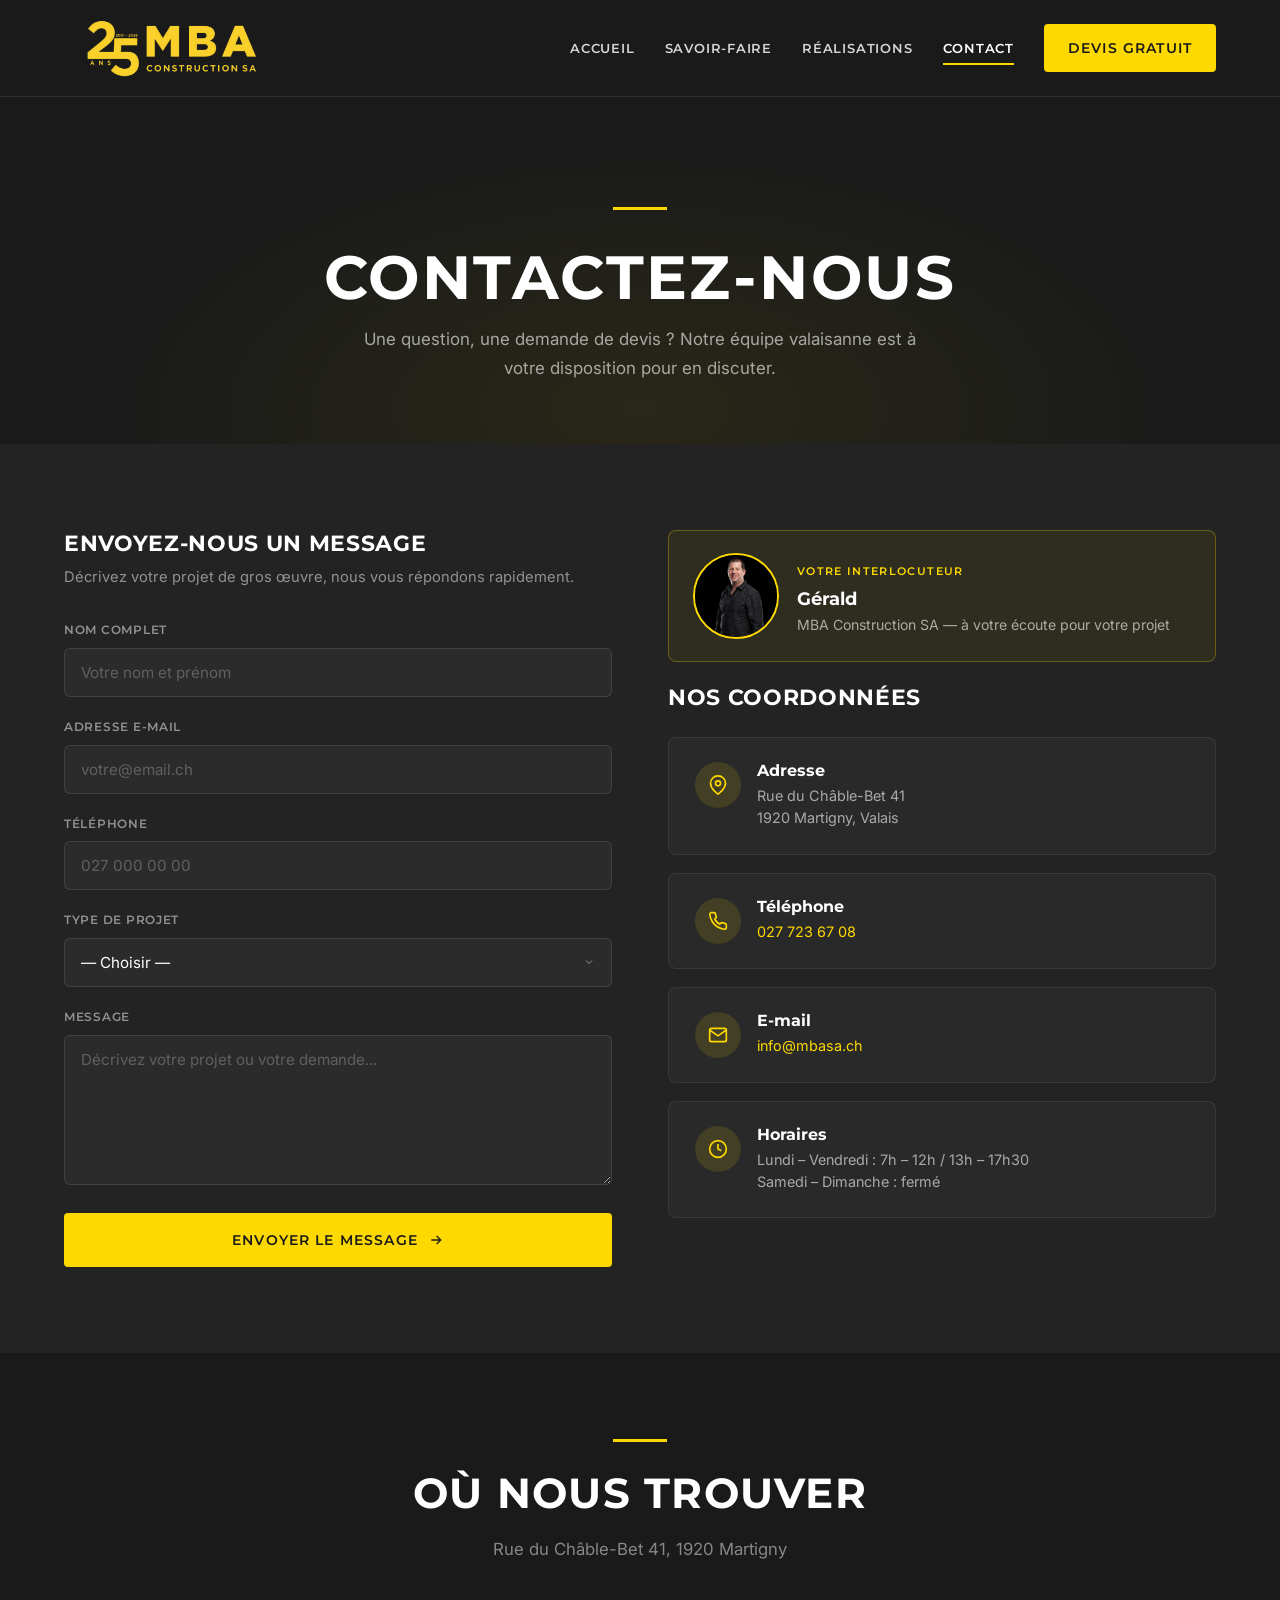
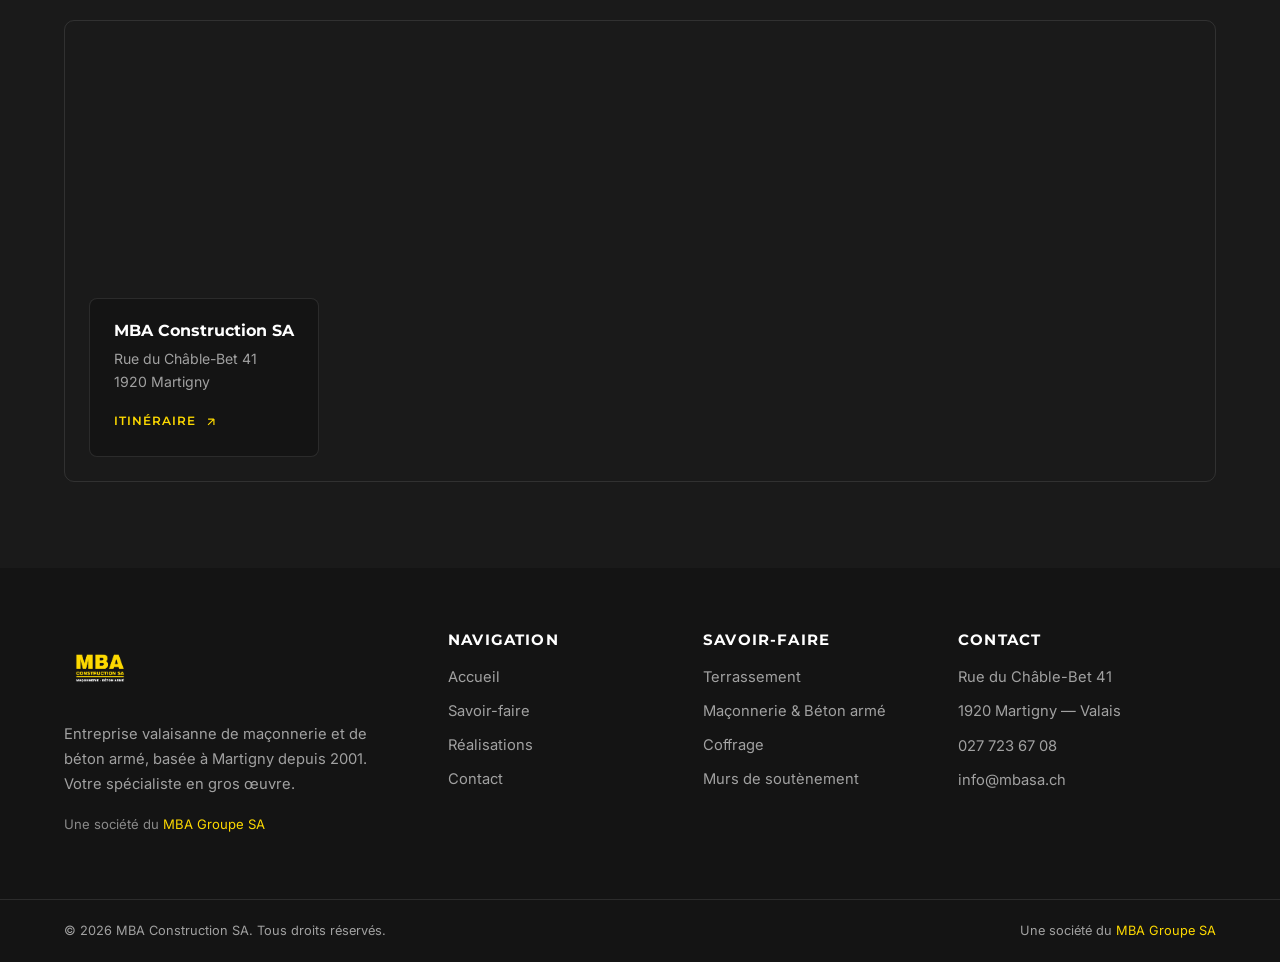
==== commit 1ad379ab: "Favicon : logo MBA Construction SA (au lieu du logo du groupe) Co-Authored-By: Claude Opus 4.8 (1M c" ====
--- a/contact.html
+++ b/contact.html
@@ -5,7 +5,7 @@
   <meta name="viewport" content="width=device-width, initial-scale=1.0">
   <title>Contact — MBA Construction SA</title>
   <meta name="description" content="Contactez MBA Construction SA à Martigny pour vos projets de maçonnerie et de béton armé. Rue du Châble-Bet 41, 1920 Martigny — 027 723 67 08. Une société du MBA Groupe SA.">
-  <link rel="icon" type="image/svg+xml" href="images/favicon.svg">
+  <link rel="icon" type="image/png" href="images/favicon.png">
   <link rel="preconnect" href="https://fonts.googleapis.com">
   <link rel="preconnect" href="https://fonts.gstatic.com" crossorigin>
   <link href="https://fonts.googleapis.com/css2?family=Inter:wght@300;400;500;600&family=Montserrat:wght@500;600;700;800&display=swap" rel="stylesheet">
--- a/css/style.css
+++ b/css/style.css
@@ -223,7 +223,10 @@
 .group__item:hover::before { transform: scaleX(1); }
 .group__item h3 { font-size: 1.02rem; color: var(--black); margin: 0 0 6px; }
 .group__item > span { font-size: 0.86rem; color: var(--gray-metal); line-height: 1.5; }
-.group__item .arr { margin-top: auto; padding-top: 16px; font-family: var(--font-heading); font-weight: 600; font-size: 0.74rem; text-transform: uppercase; letter-spacing: 0.1em; color: var(--gold-mid); }
+.group__item .arr { margin-top: auto; padding-top: 16px; font-family: var(--font-heading); font-weight: 600; font-size: 0.74rem; text-transform: uppercase; letter-spacing: 0.1em; color: var(--gold-mid); display: inline-flex; align-items: center; gap: 7px; }
+.group__item .arr svg { width: 13px; height: 13px; transition: transform var(--transition); }
+.group__item:hover .arr svg { transform: translate(3px, -3px); }
+.group__item--main .arr svg { width: 14px; height: 14px; }
 
 /* Logos des sociétés (transparents, sans fond) — zone de hauteur fixe pour aligner */
 .glogo { height: 50px; width: auto; max-width: 100%; object-fit: contain; object-position: left center; align-self: flex-start; margin-bottom: 18px; }
@@ -268,7 +271,7 @@
 /* ---------- Footer ---------- */
 .site-footer { background: #141414; color: rgba(255,255,255,0.6); padding-top: 64px; }
 .footer-grid { display: grid; grid-template-columns: 1.6fr 1fr 1fr 1.2fr; gap: 40px; padding-bottom: 48px; }
-.footer-brand img { height: 40px; margin-bottom: 18px; }
+.footer-brand img { height: 72px; width: auto; margin-bottom: 18px; }
 .footer-brand p { font-size: 0.92rem; max-width: 34ch; }
 .footer-brand .endorse { margin-top: 14px; font-size: 0.82rem; color: rgba(255,255,255,0.5); }
 .footer-brand .endorse a { color: var(--yellow); }
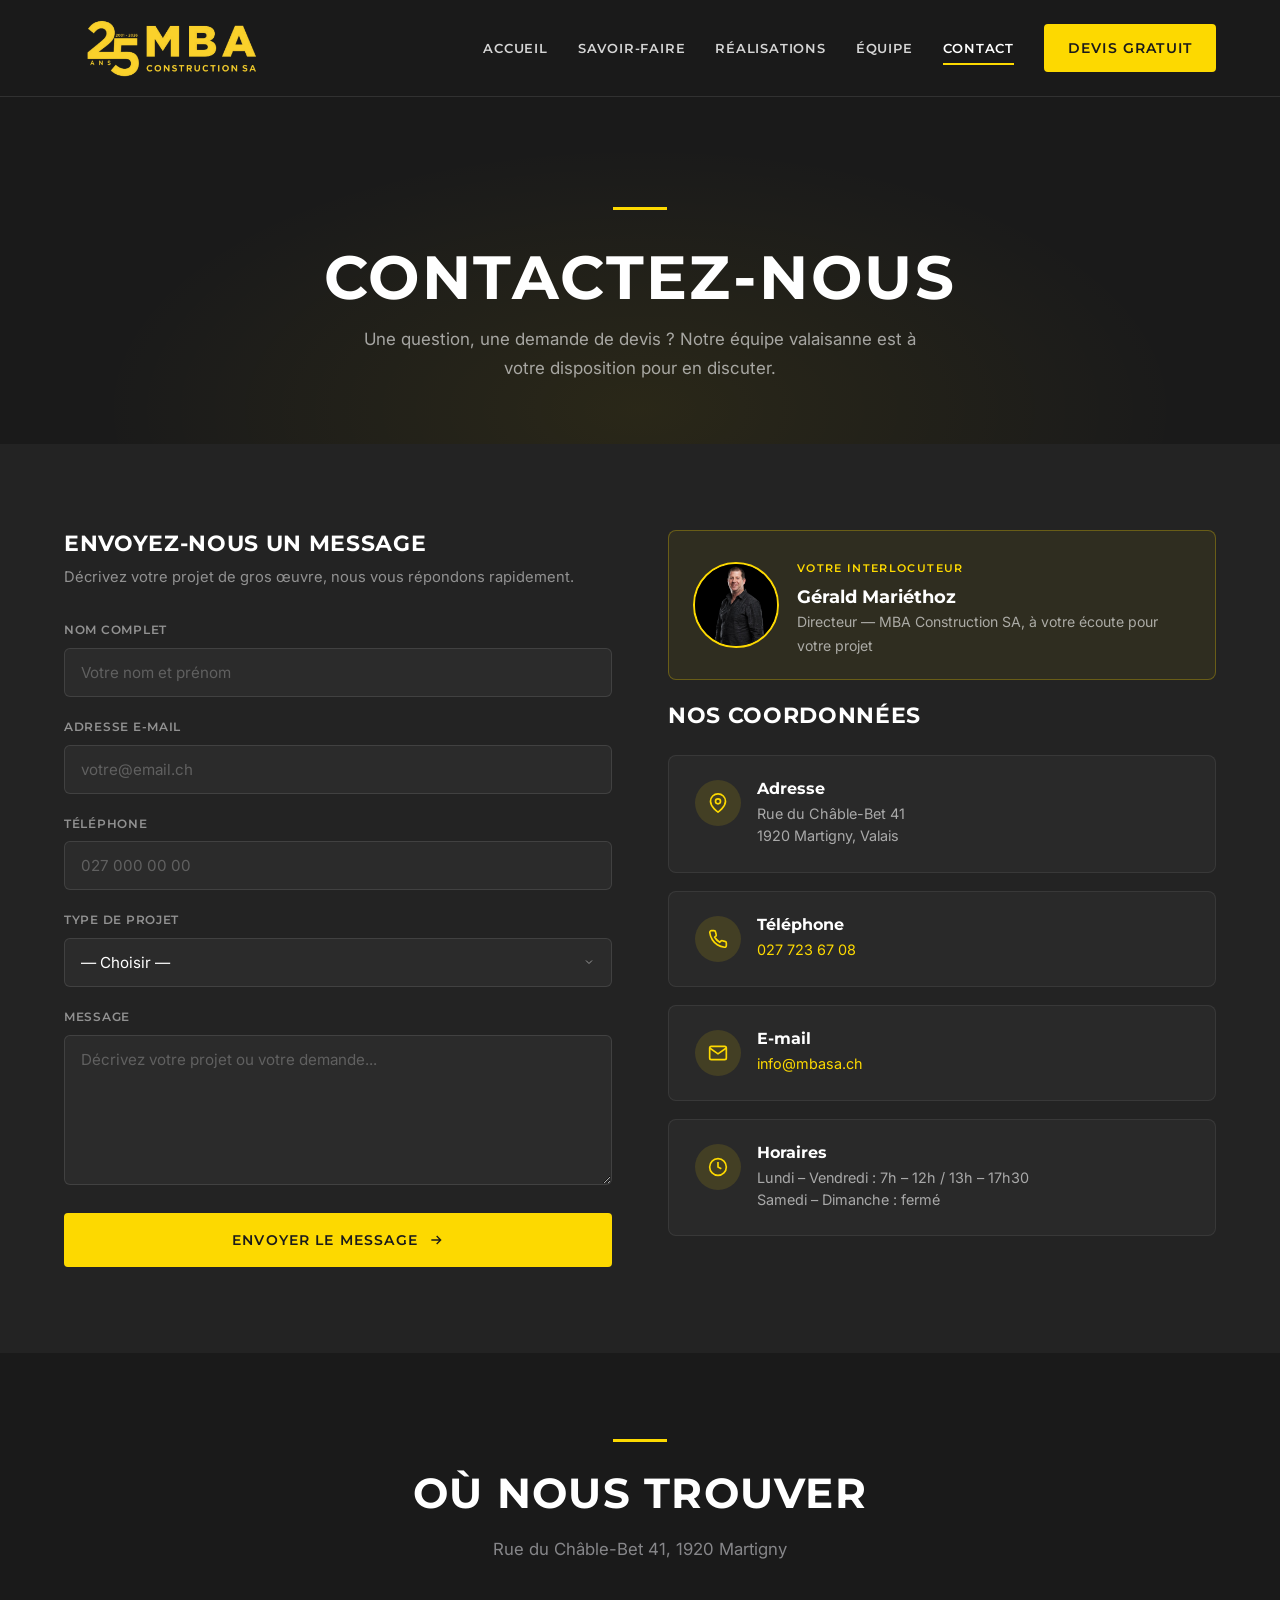
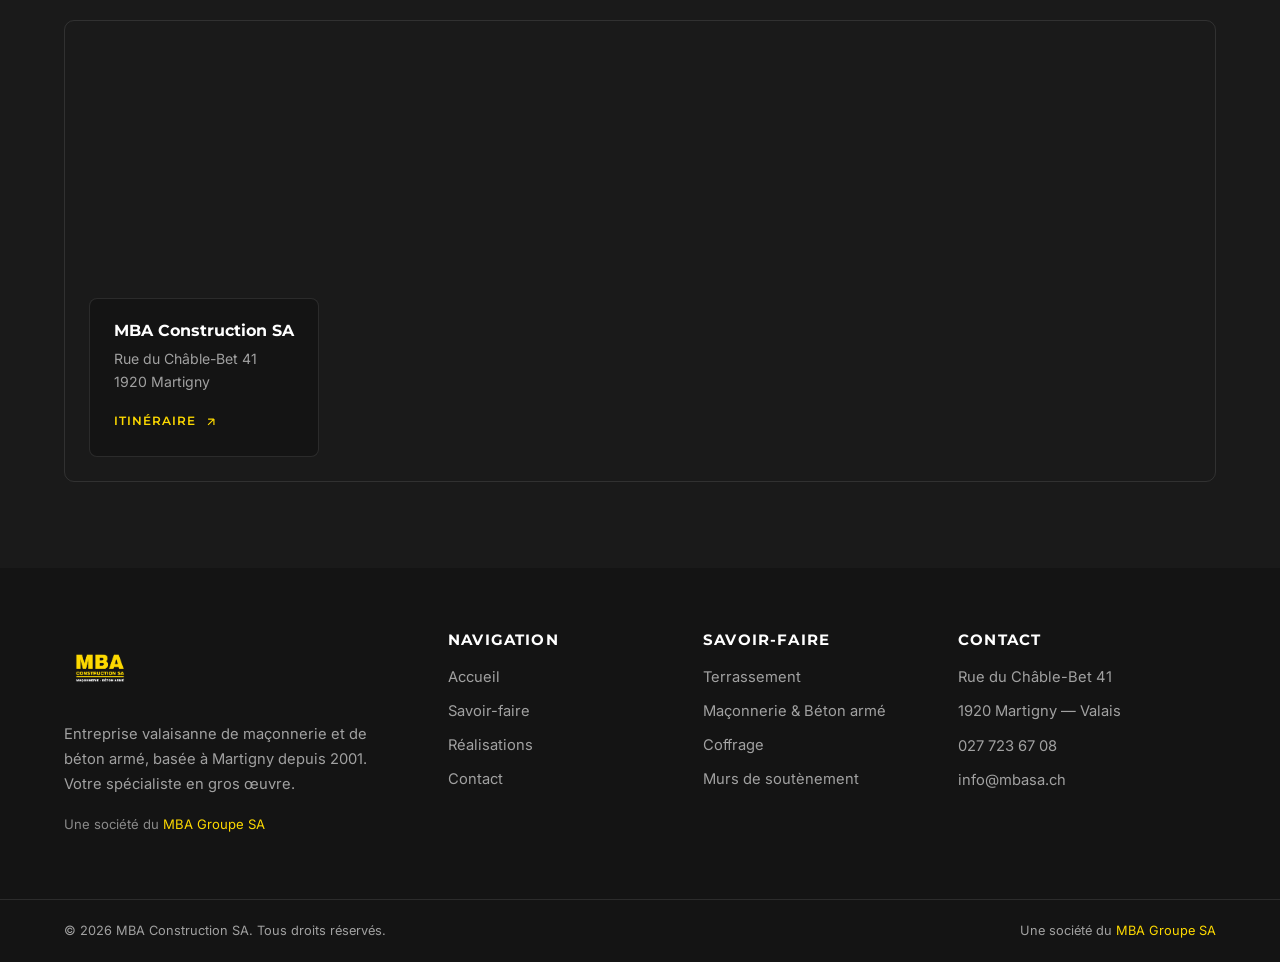
==== commit fde99920: "Section Direction & équipe (Gérald + direction du groupe + administration), lien Équipe dans la nav," ====
--- a/contact.html
+++ b/contact.html
@@ -92,6 +92,7 @@
         <a href="index.html" class="nav-link">Accueil</a>
         <a href="savoir-faire.html" class="nav-link">Savoir-faire</a>
         <a href="realisations.html" class="nav-link">Réalisations</a>
+        <a href="index.html#equipe" class="nav-link">Équipe</a>
         <a href="contact.html" class="nav-link active">Contact</a>
         <a href="contact.html" class="btn btn-primary nav-cta">Devis gratuit</a>
       </nav>
@@ -150,11 +151,11 @@
           <!-- Coordonnées -->
           <div class="contact-info-section reveal">
             <div class="ci-person">
-              <img src="images/gerald.jpg" alt="Gérald — MBA Construction SA">
+              <img src="images/gerald.jpg" alt="Gérald Mariéthoz — Directeur, MBA Construction SA">
               <div>
                 <span class="ci-person__role">Votre interlocuteur</span>
-                <h3>Gérald</h3>
-                <p>MBA Construction SA — à votre écoute pour votre projet</p>
+                <h3>Gérald Mariéthoz</h3>
+                <p>Directeur — MBA Construction SA, à votre écoute pour votre projet</p>
               </div>
             </div>
             <h2>Nos coordonnées</h2>
--- a/css/style.css
+++ b/css/style.css
@@ -292,8 +292,8 @@
   .feature:nth-child(even) .split__media { order: 0; }
   .contact-grid { grid-template-columns: 1fr; }
 }
-/* Navigation : menu hamburger dès l'iPad (≤1024) pour éviter tout débordement */
-@media (max-width: 1024px) {
+/* Navigation : menu hamburger ≤1080 (logo large + 5 liens + CTA ne tiennent plus en dessous) */
+@media (max-width: 1080px) {
   .menu-toggle { display: flex; }
   .main-nav { position: fixed; inset: 0 0 0 auto; width: min(82vw, 320px); background: var(--black); flex-direction: column; align-items: flex-start; justify-content: center; gap: 26px; padding: 40px; transform: translateX(100%); transition: transform var(--transition); border-left: 1px solid var(--concrete-line); z-index: 1001; overflow-y: auto; }
   .main-nav.open { transform: none; }
@@ -353,3 +353,26 @@
   .lightbox__next { right: 8px; }
   .lightbox__img { max-height: 72vh; }
 }
+
+/* ---------- Direction & équipe (composant commun aux sites du groupe,
+   décliné ici en clair + jaune MBA) ---------- */
+.team-lead { display: grid; grid-template-columns: minmax(240px, 360px) 1fr; gap: clamp(32px, 5vw, 64px); align-items: center; margin-bottom: clamp(44px, 6vw, 64px); }
+.team-lead__photo { position: relative; }
+.team-lead__photo img { width: 100%; aspect-ratio: 4/5; object-fit: cover; object-position: center 15%; border-radius: 6px; }
+.team-lead__photo::after { content: ''; position: absolute; right: -12px; bottom: -12px; width: 84px; height: 84px; border-right: 4px solid var(--yellow); border-bottom: 4px solid var(--yellow); }
+.team-lead__kicker { font-family: var(--font-heading); font-size: 0.76rem; font-weight: 700; text-transform: uppercase; letter-spacing: 0.18em; color: var(--gold-dark); display: block; margin-bottom: 10px; }
+.team-lead h3 { font-size: clamp(1.5rem, 2.6vw, 2rem); text-transform: uppercase; letter-spacing: 0.02em; margin-bottom: 4px; }
+.team-lead__role { font-family: var(--font-heading); font-weight: 600; font-size: 0.88rem; text-transform: uppercase; letter-spacing: 0.06em; color: var(--gray-metal); margin-bottom: 1.1rem; }
+.team-lead__text { font-size: 1.02rem; color: var(--gray-dark); margin: 0; }
+.team-grid { display: grid; grid-template-columns: repeat(auto-fit, minmax(200px, 1fr)); gap: 34px; }
+.team-member { text-align: center; }
+.team-member__photo { width: 150px; height: 150px; border-radius: 50%; margin: 0 auto 16px; position: relative; overflow: hidden; border: 3px solid rgba(253,217,0,0.55); }
+.team-member__photo img { width: 100%; height: 100%; object-fit: cover; object-position: center 20%; }
+.team-member__photo::after { content: ''; position: absolute; bottom: 0; left: 0; right: 0; height: 4px; background: var(--yellow); }
+.team-member__k { display: block; font-family: var(--font-heading); font-size: 0.62rem; font-weight: 700; text-transform: uppercase; letter-spacing: 0.16em; color: var(--gold-dark); margin-bottom: 6px; }
+.team-member h3 { font-size: 1.02rem; margin-bottom: 3px; }
+.team-member p { font-size: 0.8rem; color: var(--gray-metal); text-transform: uppercase; letter-spacing: 0.05em; margin: 0; }
+@media (max-width: 820px) {
+  .team-lead { grid-template-columns: 1fr; }
+  .team-lead__photo { max-width: 320px; }
+}
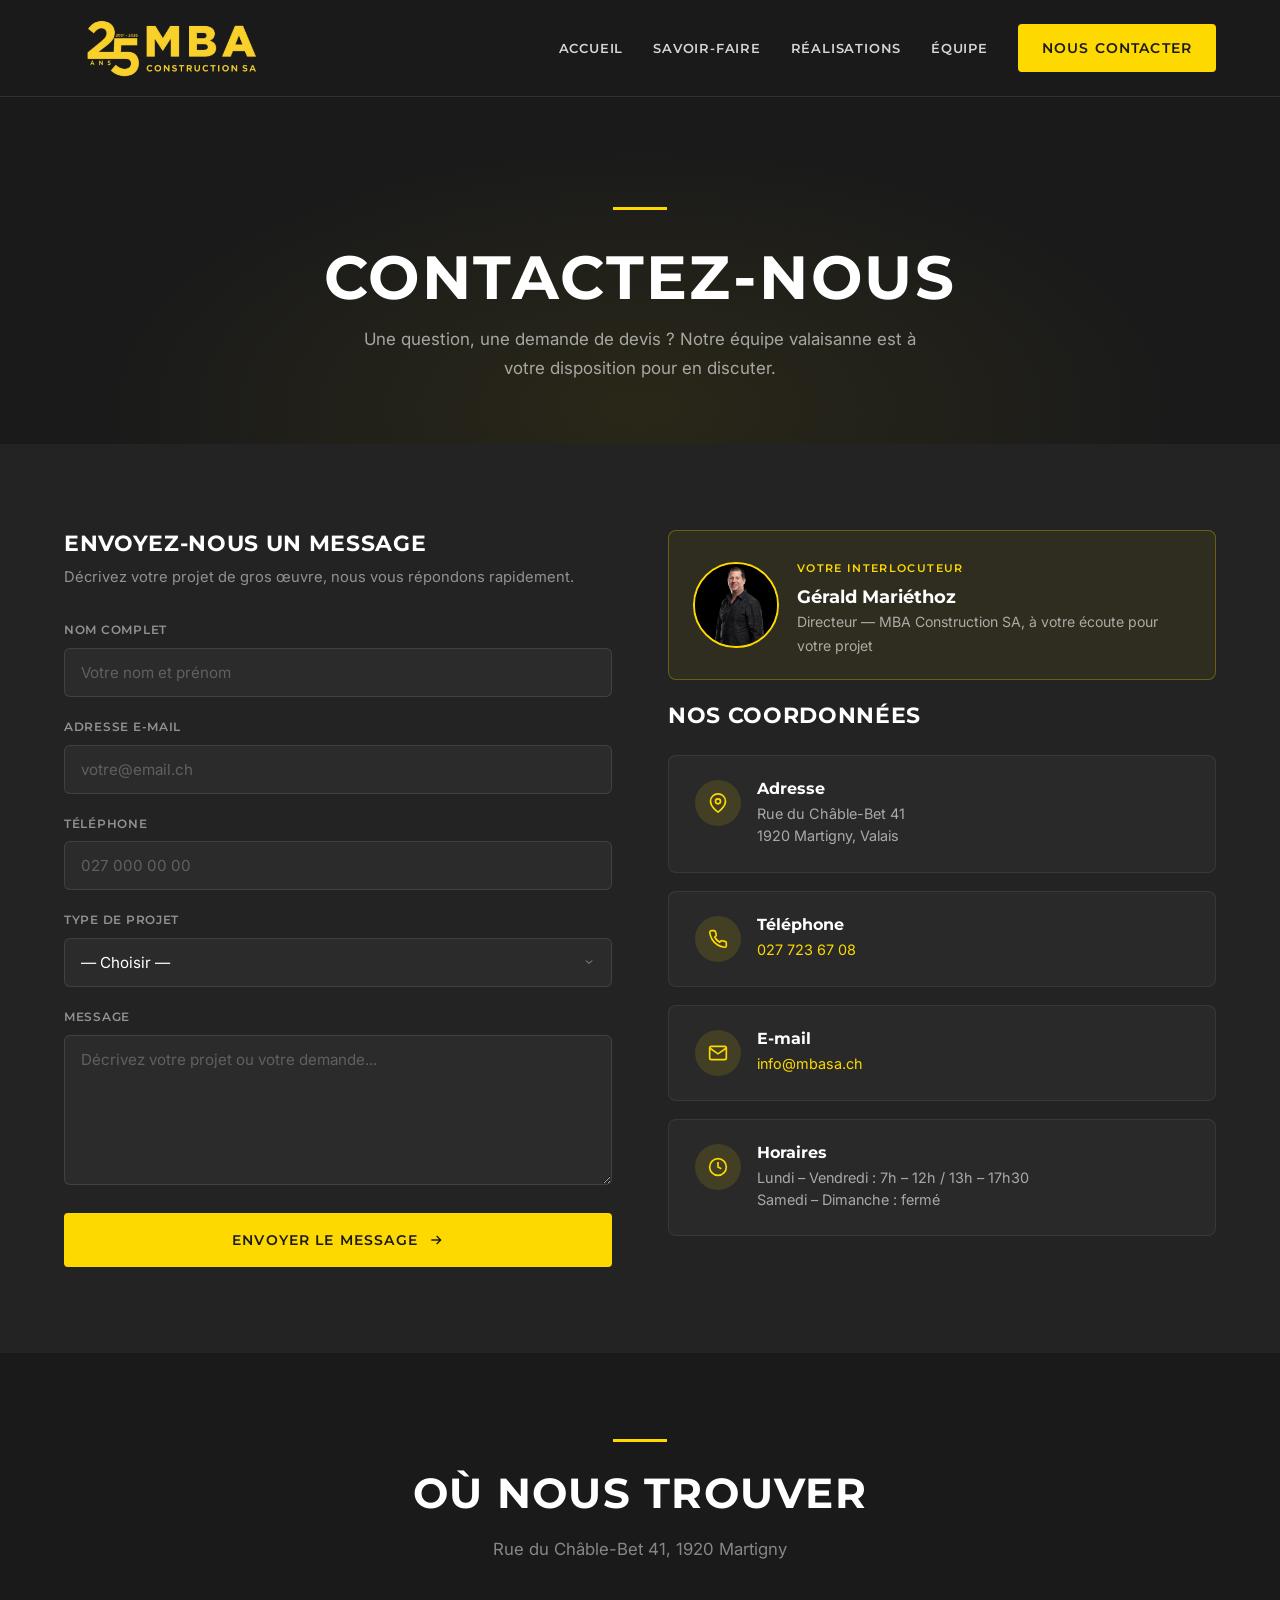
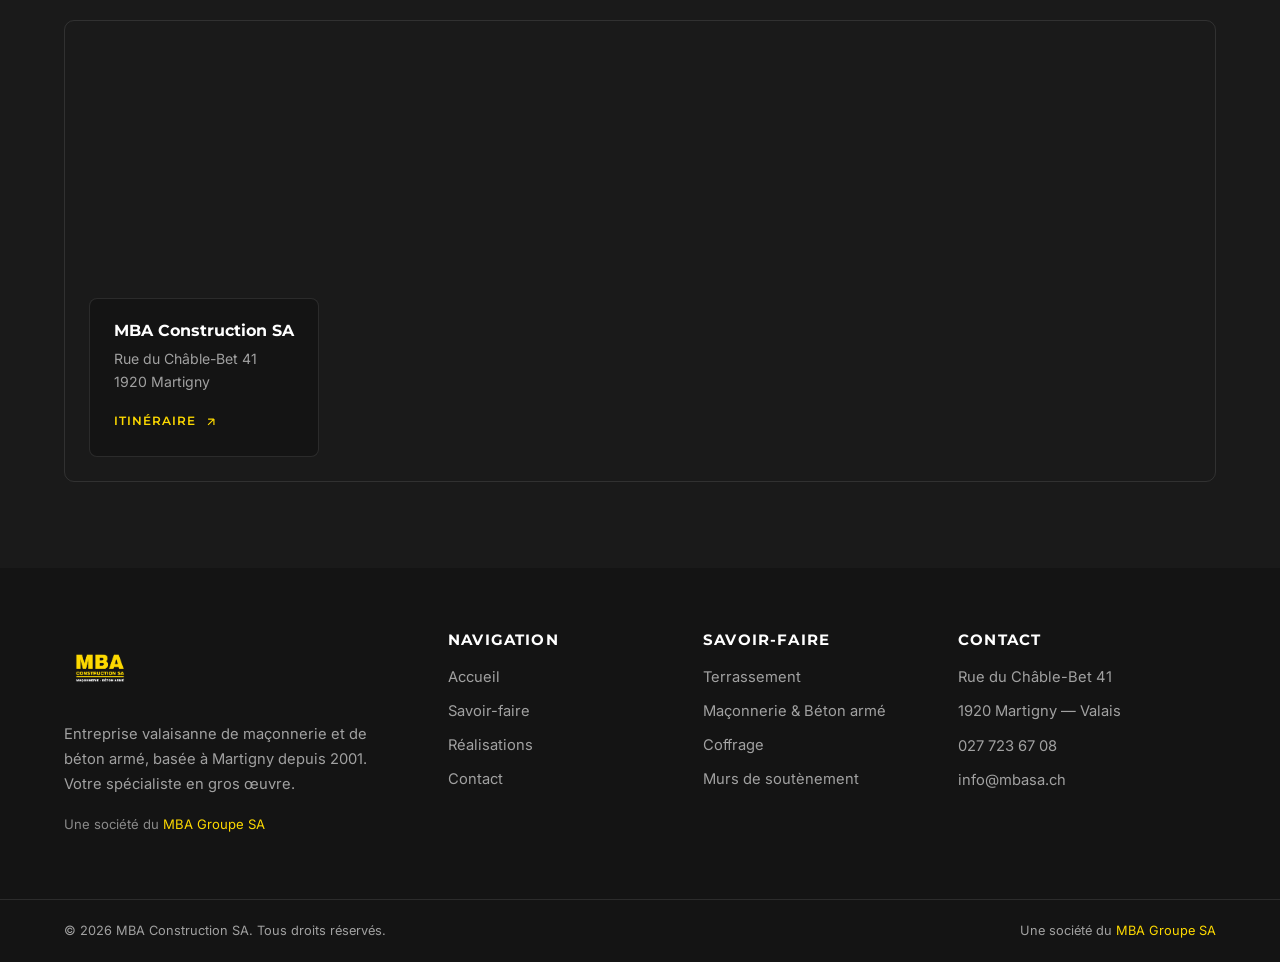
==== commit 61fc1f7e: "Nav : bouton « Nous contacter » (au lieu de « Devis gratuit »), suppression du lien Contact de la na" ====
--- a/contact.html
+++ b/contact.html
@@ -93,8 +93,7 @@
         <a href="savoir-faire.html" class="nav-link">Savoir-faire</a>
         <a href="realisations.html" class="nav-link">Réalisations</a>
         <a href="index.html#equipe" class="nav-link">Équipe</a>
-        <a href="contact.html" class="nav-link active">Contact</a>
-        <a href="contact.html" class="btn btn-primary nav-cta">Devis gratuit</a>
+        <a href="contact.html" class="btn btn-primary nav-cta">Nous contacter</a>
       </nav>
     </div>
   </header>
